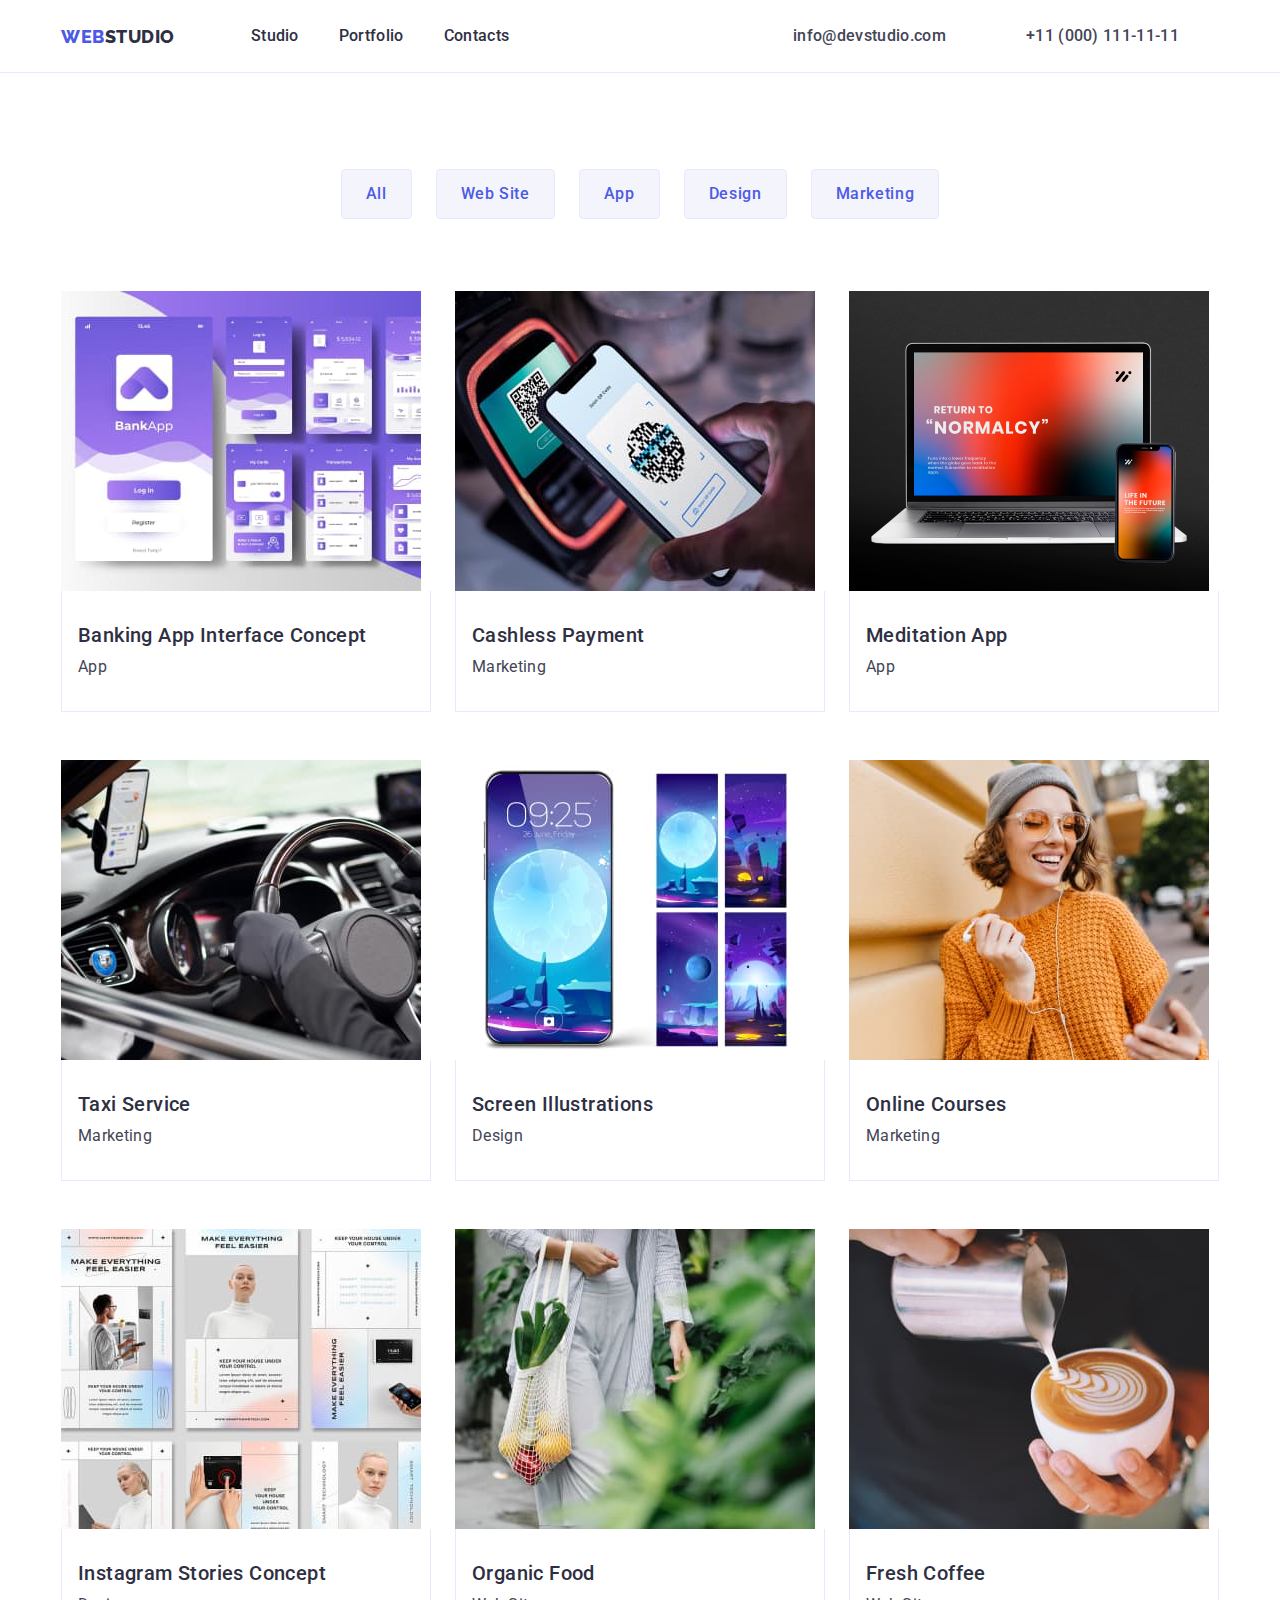
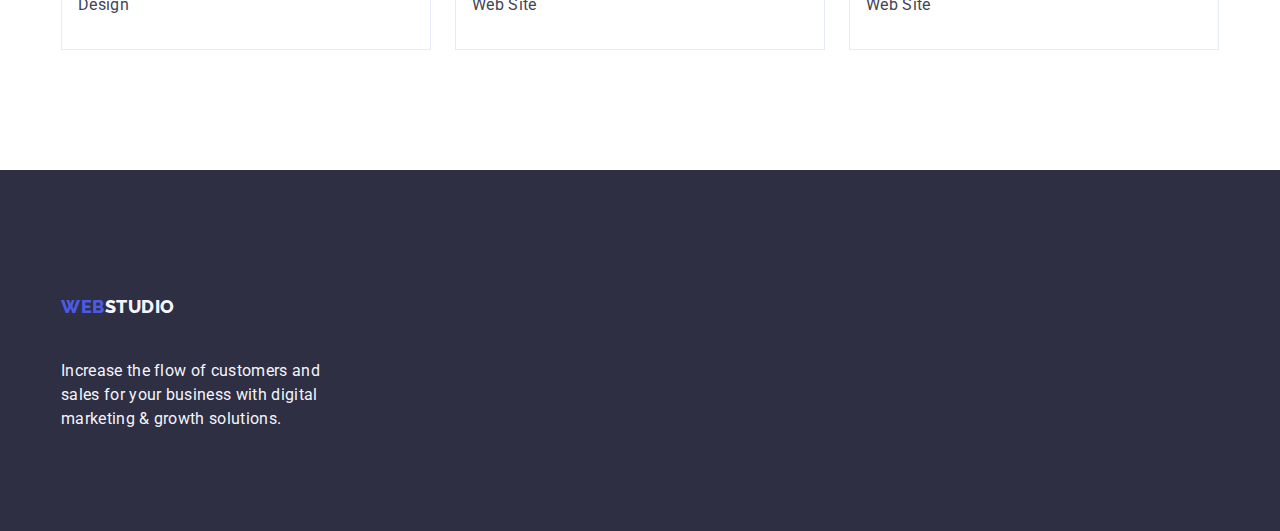
==== portfolio.html @ 45a3668b "feat: init" ====
<!DOCTYPE html>
<html lang="en">
  <head>
    <meta charset="UTF-8" />
    <meta name="viewport" content="width=device-width, initial-scale=1.0" />
    <title>hw2-portfolio</title>
    <link
      rel="stylesheet"
      href="https://cdnjs.cloudflare.com/ajax/libs/modern-normalize/2.0.0/modern-normalize.min.css"
      integrity="sha512-4xo8blKMVCiXpTaLzQSLSw3KFOVPWhm/TRtuPVc4WG6kUgjH6J03IBuG7JZPkcWMxJ5huwaBpOpnwYElP/m6wg=="
      crossorigin="anonymous"
      referrerpolicy="no-referrer"
    />
    <link rel="stylesheet" href="./css/styles.css" />
    <link rel="preconnect" href="https://fonts.googleapis.com" />
    <link rel="preconnect" href="https://fonts.gstatic.com" crossorigin />
    <link
      href="https://fonts.googleapis.com/css2?family=Raleway:wght@700&family=Roboto:wght@400;500;700;900&display=swap"
      rel="stylesheet"
    />
  </head>
  <body>
    <header class="header-border">
      <div class="container header-wrap">
        <nav class="navigation">
          <a class="link logo" href="./index.html"
            >Web<span class="logo-studio">Studio</span></a
          >
          <ul class="list">
            <li class="header-list">
              <a class="menu link" href="./index.html">Studio</a>
            </li>
            <li class="header-list">
              <a class="menu link" href="./portfolio.html">Portfolio</a>
            </li>
            <li class="header-list">
              <a class="menu link" href="">Contacts</a>
            </li>
          </ul>
        </nav>
        <address class="address-item">
          <ul class="list">
            <li class="header-list">
              <a class="link-address link" href="mailto:info@devstudio.com"
                >info@devstudio.com</a
              >
            </li>
            <li class="header-list">
              <a class="link-address link" href="tel:+110001111111"
                >+11 (000) 111-11-11</a
              >
            </li>
          </ul>
        </address>
      </div>
    </header>
    <main>
      <section class="section-portfolio">
        <div class="container">
          <h1 class="title-empty visually-hidden">Empty header</h1>
          <ul class="filters-list list">
            <li class="button-list">
              <button type="button" class="filter-button">All</button>
            </li>
            <li class="button-list">
              <button type="button" class="filter-button">Web Site</button>
            </li>
            <li class="button-list">
              <button type="button" class="filter-button">App</button>
            </li>
            <li class="button-list">
              <button type="button" class="filter-button">Design</button>
            </li>
            <li class="button-list">
              <button type="button" class="filter-button">Marketing</button>
            </li>
          </ul>
          <ul class="list list-net">
            <li class="item">
              <a class="link" href="/">
                <img
                  src="./images/img8.jpg"
                  alt="screenshots of banking application"
                  width="360"
                  height="300"
                />
                <div class="portfolio-example">
                  <h2 class="header-secondary-portfolio">
                    Banking App Interface Concept
                  </h2>
                  <p class="header-tertiary-item">App</p>
                </div>
              </a>
            </li>
            <li class="item">
              <a class="link" href="/">
                <img
                  src="./images/img9.jpg"
                  alt="smartphone over terminal"
                  width="360"
                  height="300"
                />
                <div class="portfolio-example">
                  <h2 class="header-secondary-portfolio">Cashless Payment</h2>
                  <p class="header-tertiary-item">Marketing</p>
                </div></a
              >
            </li>
            <li class="item">
              <a class="link" href="/">
                <img
                  src="./images/img10.jpg"
                  alt="laptop and phone"
                  width="360"
                  height="300"
                />
                <div class="portfolio-example">
                  <h2 class="header-secondary-portfolio">Meditation App</h2>
                  <p class="header-tertiary-item">App</p>
                </div></a
              >
            </li>
            <li class="item">
              <a class="link" href="/">
                <img
                  src="./images/img11.jpg"
                  alt="cockpit of a car"
                  width="360"
                  height="300"
                />
                <div class="portfolio-example">
                  <h2 class="header-secondary-portfolio">Taxi Service</h2>
                  <p class="header-tertiary-item">Marketing</p>
                </div></a
              >
            </li>
            <li class="item">
              <a class="link" href="/">
                <img
                  src="./images/img12.jpg"
                  alt="phone next to 4 miniatures of phones"
                  width="360"
                  height="300"
                />
                <div class="portfolio-example">
                  <h2 class="header-secondary-portfolio">
                    Screen Illustrations
                  </h2>
                  <p class="header-tertiary-item">Design</p>
                </div></a
              >
            </li>
            <li class="item">
              <a class="link" href="/">
                <img
                  src="./images/img13.jpg"
                  alt="smiling woman in orange sweter"
                  width="360"
                  height="300"
                />
                <div class="portfolio-example">
                  <h2 class="header-secondary-portfolio">Online Courses</h2>
                  <p class="header-tertiary-item">Marketing</p>
                </div></a
              >
            </li>
            <li class="item">
              <a class="link" href="/">
                <img
                  src="./images/img14.jpg"
                  alt="six cards presenting new instagram concepts"
                  width="360"
                  height="300"
                />
                <div class="portfolio-example">
                  <h2 class="header-secondary-portfolio">
                    Instagram Stories Concept
                  </h2>
                  <p class="header-tertiary-item">Design</p>
                </div></a
              >
            </li>
            <li class="item">
              <a class="link" href="/">
                <img
                  src="./images/img15.jpg"
                  alt="women carring shopping bag"
                  width="360"
                  height="300"
                />
                <div class="portfolio-example">
                  <h2 class="header-secondary-portfolio">Organic Food</h2>
                  <p class="header-tertiary-item">Web Site</p>
                </div></a
              >
            </li>
            <li class="item">
              <a class="link" href="/">
                <img
                  src="./images/img16.jpg"
                  alt="cup of coffee with milk"
                  width="360"
                  height="300"
                />
                <div class="portfolio-example">
                  <h2 class="header-secondary-portfolio">Fresh Coffee</h2>
                  <p class="header-tertiary-item">Web Site</p>
                </div></a
              >
            </li>
          </ul>
        </div>
      </section>
    </main>
    <footer class="footer-section">
      <div class="container">
        <a class="logo link logo-footer" href="./index.html"
          >Web<span class="logo-studio-footer">Studio</span></a
        >
        <p class="footer-text">
          Increase the flow of customers and sales for your business with
          digital marketing & growth solutions.
        </p>
      </div>
    </footer>
  </body>
</html>
---- css/styles.css ----
:root {
  --color-primary-brand: #4d5ae5;
  --color-pressed-state: #404bbf;
  --color-dark: #2e2f42;
  --color-success: #31d0aa;
  --color-text: #434455;
  --color-subtle-text: #8e8f99;
  --color-accent: #e7e9fc;
  --color-light: #f4f4fd;
  --color-modal-overlay: #2e2f42;
  --color-hero-background: #2e2f42;
  --color-white-background: #ffffff;
  --color-modal-background: #fcfcfc;
}

h1,
h2,
h3,
h4,
h5,
h6,
p {
  margin: 0;
}

img {
  display: block;
  max-width: 100%;
  height: auto;
}

button {
  cursor: pointer;
  border: none;
  border-radius: 4px;
}

body {
  font-family: "Roboto", sans-serif;
  color: var(--color-text);
  background-color: var(--color-white-background);
  font-weight: 500;
  max-width: 1440px;
  margin: 0 auto;
}

.container {
  max-width: 1158px;
  padding: 0 15px;
  margin: 0 auto;
}

.section {
  padding-top: 120px;
  padding-bottom: 120px;
}

.section-portfolio {
  padding-top: 96px;
  padding-bottom: 120px;
}

.header-wrap {
  display: flex;
  align-items: center;
}

.header-border {
  border-bottom: 1px solid #e7e9fc;
}

.link {
  text-decoration: none;
  color: var(--color-dark);
  font-weight: 500;
  font-size: 16px;
  line-height: 1.5;
  letter-spacing: 0.02em;
}

.logo {
  font-family: "Raleway", sans-serif;
  font-weight: 800;
  font-size: 18px;
  line-height: 1.17;
  letter-spacing: 0.03em;
  text-transform: uppercase;
  color: var(--color-primary-brand);
  text-decoration: none;
  margin-right: 76px;
  padding-top: 25.5px;
  padding-bottom: 25.5px;
}

.menu {
  color: var(--color-dark);
  font-weight: 500;
  font-size: 16px;
  line-height: 1.5;
  letter-spacing: 0.02em;
  padding-right: 40px;
  padding: 24px 0;
}

.header-list {
  margin-right: 40px;
}

.header-list:last-child {
  margin-right: 0;
}
.link:hover,
.link:focus {
  color: var(--color-pressed-state);
}

.logo-studio {
  color: var(--color-dark);
}
.list {
  display: flex;
  list-style: none;
  margin: 0;
  padding-left: 0;
  justify-content: center;
}
.menu .link {
  display: block;
  text-decoration: none;
  padding: 24px 0;
}

.navigation {
  align-items: center;
  display: flex;
}
.address-item {
  font-style: normal;
  align-items: center;
  display: flex;
  gap: 40px;
  margin-left: auto;
}
.link-address {
  color: var(--color-text);
  line-height: 1.5;
  letter-spacing: 0.02em;
  text-decoration: none;
  padding-right: 40px;
  gap: 40px;
}

.filters-list {
  color: var(--color-primary-brand);
  margin-bottom: 72px;
}

.link-address:hover,
.link-address:focus {
  color: var(--color-pressed-state);
}

.filter-button {
  color: var(--color-primary-brand);
  background-color: var(--color-light);
  font-family: "Roboto", sans-serif;
  cursor: pointer;
  font-weight: 500;
  font-size: 16px;
  line-height: 1.5;
  letter-spacing: 0.04em;
  display: flex;
  padding: 12px 24px;
  align-items: flex-start;
  border-radius: 4px;
  border: 1px solid #e7e9fc;
}

.filter-button:hover,
.filter-button:focus {
  color: var(--color-white-background);
  background-color: var(--color-pressed-state);
  box-shadow: 0px 2px 2px 0px rgba(0, 0, 0, 0.12),
    0px 2px 1px 0px rgba(0, 0, 0, 0.08), 0px 3px 1px 0px rgba(0, 0, 0, 0.1);
  border: 1px solid transparent;
}

.button-list {
  margin-right: 24px;
}

.button-list:last-child {
  margin-right: 0;
}

.footer-section {
  background-color: var(--color-dark);
  padding: 100px 0;
}

.logo-studio-footer {
  text-decoration: none;
  color: var(--color-light);
  font-family: Raleway;
  font-size: 18px;
  font-style: normal;
  font-weight: 800;
  line-height: 1.2;
  letter-spacing: 0.54px;
  text-transform: uppercase;
}

.footer-text {
  color: var(--color-light);
  font-family: Roboto;
  font-size: 16px;
  font-style: normal;
  font-weight: 400;
  line-height: 1.5;
  letter-spacing: 0.32px;
  width: 264px;
}

.title {
  color: var(--color-white-background);
  text-align: center;
  font-family: Roboto;
  font-size: 56px;
  font-style: normal;
  font-weight: 700;
  line-height: 1.07;
  letter-spacing: 1.12px;
  max-width: 496px;
  text-align: center;
  margin: 0 auto;
  margin-bottom: 48px;
}
.title-section {
  background-color: var(--color-dark);
  display: flex;
  align-items: center;
  padding-top: 188px;
  padding-bottom: 188px;
}

.title-button {
  color: var(--color-white-background);
  background-color: var(--color-primary-brand);
  cursor: pointer;
  font-family: "Roboto", sans-serif;
  font-size: 16px;
  font-style: normal;
  font-weight: 500;
  line-height: 1.5;
  letter-spacing: 0.64px;
  border: none;
  border-radius: 4px;
  display: block;
  box-shadow: 0px 4px 4px 0px rgba(0, 0, 0, 0.15);
  min-width: 169px;
  padding: 16px 32px;
  margin: 0 auto;
}

.title-button:hover,
.title-button:focus {
  background-color: var(--color-pressed-state);
}

.header-tertiary {
  color: var(--color-dark);
  font-family: Roboto;
  font-size: 20px;
  font-style: normal;
  font-weight: 500;
  line-height: 1.2;
  letter-spacing: 0.4px;
  margin-bottom: 8px;
  min-width: 264px;
}

.header-tertiary-item {
  color: var(--color-text);
  font-family: Roboto;
  font-size: 16px;
  font-style: normal;
  font-weight: 400;
  line-height: 1.5;
  letter-spacing: 0.02em;
  min-width: 264px;
}

.header-secondary {
  color: var(--color-dark);
  text-align: center;
  font-family: Roboto;
  font-size: 36px;
  font-style: normal;
  font-weight: 700;
  line-height: 1.11;
  letter-spacing: 0.72px;
  text-transform: capitalize;
  margin-bottom: 72px;
}

.header-secondary-empty {
  color: var(--color-white-background);
}

.what-section {
  padding-top: 0;
}

.visually-hidden {
  position: absolute;
  width: 1px;
  height: 1px;
  margin: -1px;
  border: 0;
  padding: 0;
  white-space: nowrap;
  clip-path: inset(100%);
  clip: rect(0 0 0 0);
  overflow: hidden;
}

.section-tertiary {
  background-color: var(--color-light);
}

.team-list {
  background-color: var(--color-white-background);
  border-radius: 0px 0px 4px 4px;
  box-shadow: 0px 2px 1px 0px rgba(46, 47, 66, 0.08),
    0px 1px 1px 0px rgba(46, 47, 66, 0.16),
    0px 1px 6px 0px rgba(46, 47, 66, 0.08);
  width: 264px;
  margin-right: 24px;
}

.team-list:last-child {
  margin-right: 0;
}

.name-list {
  text-align: center;
  margin-top: 32px;
  margin-bottom: 8px;
}

.employee {
  padding: 32px 0px;
}

.position-list {
  text-align: center;
  margin-bottom: 32px;
}

.title-empty {
  color: var(--color-white-background);
}

.header-secondary-portfolio {
  font-weight: 500;
  font-size: 20px;
  line-height: 1.2;
  letter-spacing: 0.02em;
  color: var(--color-dark);
  margin-bottom: 8px;
}

.portfolio-example {
  padding: 32px 16px;
  border: 1px solid #e7e9fc;
  border-top: none;
}

.logo-footer {
  font-family: "Raleway", sans-serif;
  font-weight: 800;
  font-size: 18px;
  line-height: 1.17;
  letter-spacing: 0.03em;
  text-transform: uppercase;
  color: var(--color-primary-brand);
  text-decoration: none;
  display: inline-block;
  margin-bottom: 16px;
}

.list-net {
  justify-content: space-between;
  display: flex;
  flex-wrap: wrap;
  padding: 0;
  row-gap: 48px;
  column-gap: 24px;
}

.item {
  flex-basis: calc((100% - 48px) / 3);
}
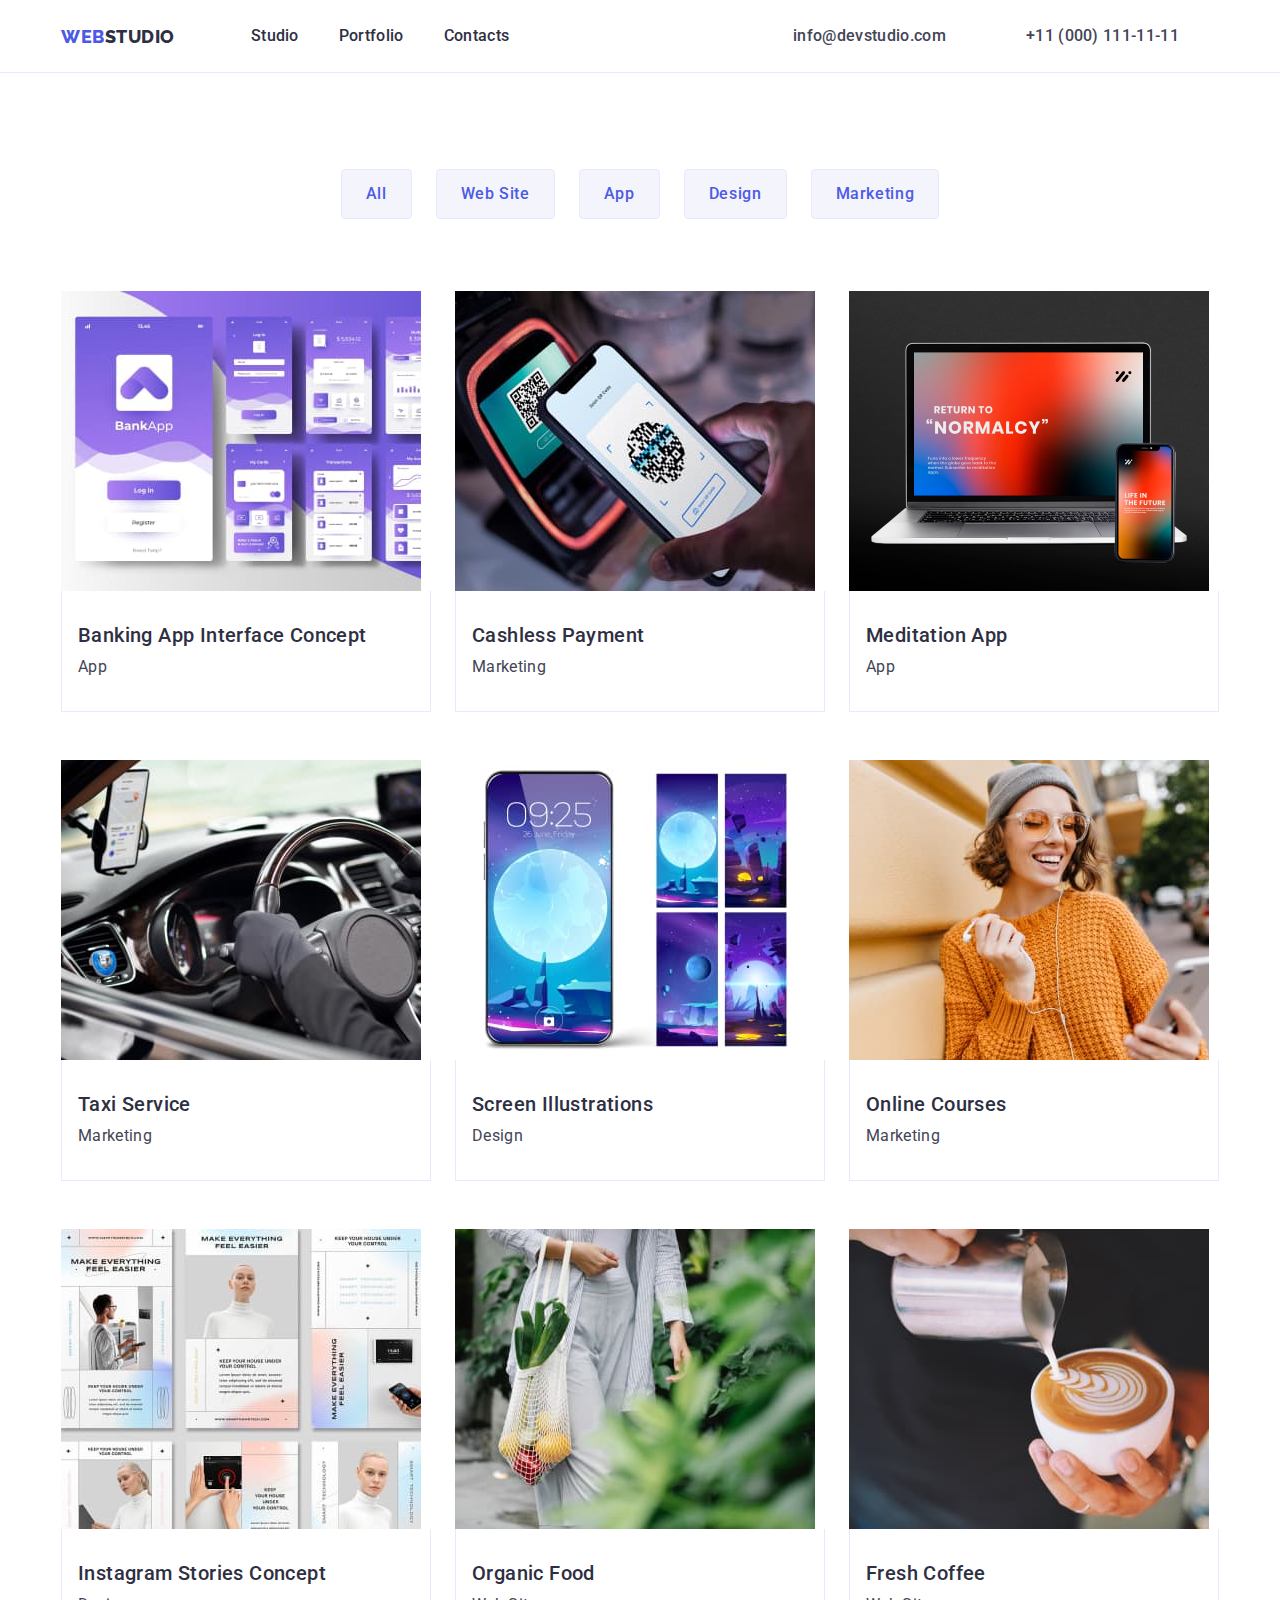
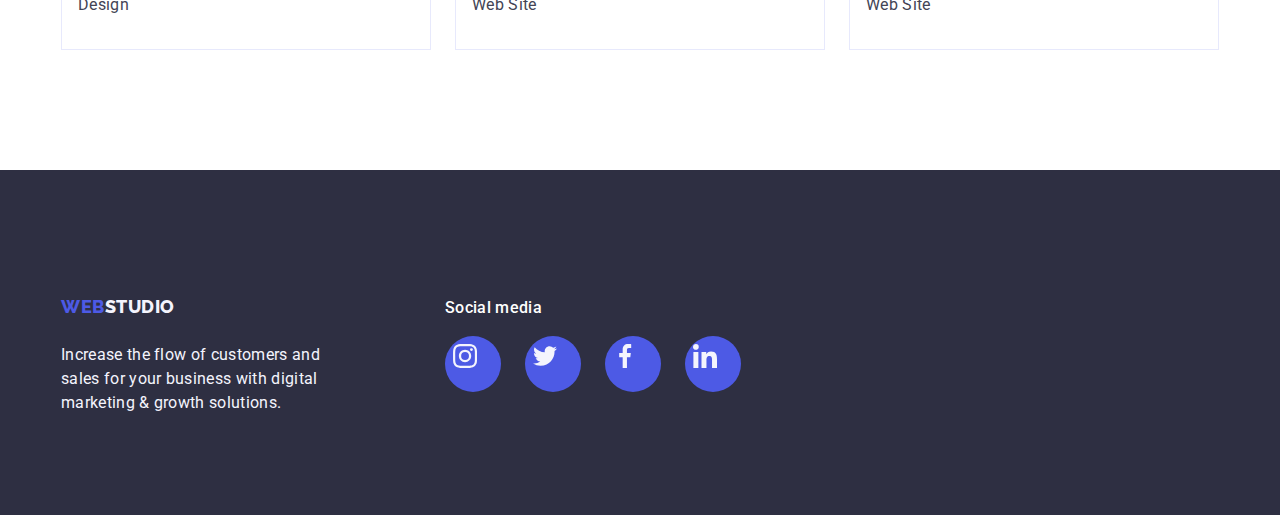
==== commit f7878ecb: "Homework4" ====
--- a/portfolio.html
+++ b/portfolio.html
@@ -213,14 +213,41 @@
       </section>
     </main>
     <footer class="footer-section">
-      <div class="container">
-        <a class="logo link logo-footer" href="./index.html"
-          >Web<span class="logo-studio-footer">Studio</span></a
-        >
-        <p class="footer-text">
-          Increase the flow of customers and sales for your business with
-          digital marketing & growth solutions.
-        </p>
+      <div class="container div-footer-main">
+        <div class="div-footer-one">
+          <a class="logo link logo-footer" href="./index.html"
+            >Web<span class="logo-studio-footer">Studio</span></a
+          >
+          <p class="footer-text">
+            Increase the flow of customers and sales for your business with
+            digital marketing & growth solutions.
+          </p>
+        </div>
+        <div>
+          <p class="footer-paragraph">Social media</p>
+          <ul class="social-links-list list">
+            <li class="elipse-footer">
+              <svg width="24" height="24">
+                <use href="./images/icons.svg#icon-instagram-2"></use>
+              </svg>
+            </li>
+            <li class="elipse-footer">
+              <svg width="24" height="24">
+                <use href="./images/icons.svg#icon-twitter-1"></use>
+              </svg>
+            </li>
+            <li class="elipse-footer">
+              <svg width="24" height="24">
+                <use href="./images/icons.svg#icon-facebook-1"></use>
+              </svg>
+            </li>
+            <li class="elipse-footer">
+              <svg width="24" height="24">
+                <use href="./images/icons.svg#icon-linkedin-1"></use>
+              </svg>
+            </li>
+          </ul>
+        </div>
       </div>
     </footer>
   </body>
--- a/css/styles.css
+++ b/css/styles.css
@@ -40,7 +40,7 @@
   color: var(--color-text);
   background-color: var(--color-white-background);
   font-weight: 500;
-  max-width: 1440px;
+
   margin: 0 auto;
 }
 
@@ -193,6 +193,38 @@
   margin-right: 0;
 }
 
+.container-icons {
+  display: flex;
+  border: none;
+  justify-content: center;
+  align-items: center;
+  border-radius: 4px;
+  background: var(--color-light);
+  width: 264px;
+  height: 112px;
+  flex-shrink: 0;
+  margin-bottom: 8px;
+}
+
+.customers-icons {
+  display: flex;
+  border: 1px solid var(--color-subtle-text);
+  justify-content: center;
+  align-items: center;
+  border-radius: 4px;
+  width: 168px;
+  height: 88px;
+  flex-shrink: 0;
+  margin-bottom: 8px;
+  fill: var(--color-subtle-text);
+}
+
+.customers-icons:hover,
+.customers-icons:focus {
+  border: 1px solid var(--color-pressed-state);
+  fill: var(--color-pressed-state);
+}
+
 .footer-section {
   background-color: var(--color-dark);
   padding: 100px 0;
@@ -239,8 +271,17 @@
   background-color: var(--color-dark);
   display: flex;
   align-items: center;
+  margin: 0 auto;
+  max-width: 1440px;
   padding-top: 188px;
   padding-bottom: 188px;
+  background-image: linear-gradient(
+      rgba(46, 47, 66, 0.7),
+      rgba(46, 47, 66, 0.7)
+    ),
+    url("../images/people.jpg");
+
+  background-size: auto auto;
 }
 
 .title-button {
@@ -288,6 +329,37 @@
   line-height: 1.5;
   letter-spacing: 0.02em;
   min-width: 264px;
+}
+
+.social-links-list {
+  display: flex;
+  gap: 24px;
+  justify-content: center;
+}
+
+.elipse {
+  background-color: var(--color-primary-brand);
+  width: 40px;
+  height: 40px;
+  border-radius: 50%;
+  display: flex;
+  padding: 12px 12px 12px 12px;
+  fill: var(--color-white-background);
+}
+
+.elipse-footer {
+  background-color: var(--color-primary-brand);
+  width: 40px;
+  height: 40px;
+  border-radius: 50%;
+  display: flex;
+  padding: 8px 8px 8px 8px;
+  fill: var(--color-white-background);
+}
+
+.elipse-footer:hover,
+.elipse-footer:focus {
+  background-color: var(--color-success);
 }
 
 .header-secondary {
@@ -326,6 +398,7 @@
 
 .section-tertiary {
   background-color: var(--color-light);
+  margin-bottom: 120px;
 }
 
 .team-list {
@@ -344,7 +417,7 @@
 
 .name-list {
   text-align: center;
-  margin-top: 32px;
+
   margin-bottom: 8px;
 }
 
@@ -354,7 +427,7 @@
 
 .position-list {
   text-align: center;
-  margin-bottom: 32px;
+  margin-bottom: 8px;
 }
 
 .title-empty {
@@ -386,7 +459,6 @@
   color: var(--color-primary-brand);
   text-decoration: none;
   display: inline-block;
-  margin-bottom: 16px;
 }
 
 .list-net {
@@ -401,3 +473,28 @@
 .item {
   flex-basis: calc((100% - 48px) / 3);
 }
+
+.item:hover,
+.item:focus {
+  box-shadow: 0px 2px 1px 0px rgba(46, 47, 66, 0.08),
+    0px 1px 1px 0px rgba(46, 47, 66, 0.16),
+    0px 1px 6px 0px rgba(46, 47, 66, 0.08);
+}
+
+.div-footer-main {
+  display: flex;
+  align-items: baseline;
+}
+
+.div-footer-one {
+  margin-right: 120px;
+}
+
+.footer-paragraph {
+  font-weight: 500;
+  font-size: 16px;
+  line-height: 1.5;
+  letter-spacing: 0.02em;
+  color: var(--color-white-background);
+  margin-bottom: 16px;
+}
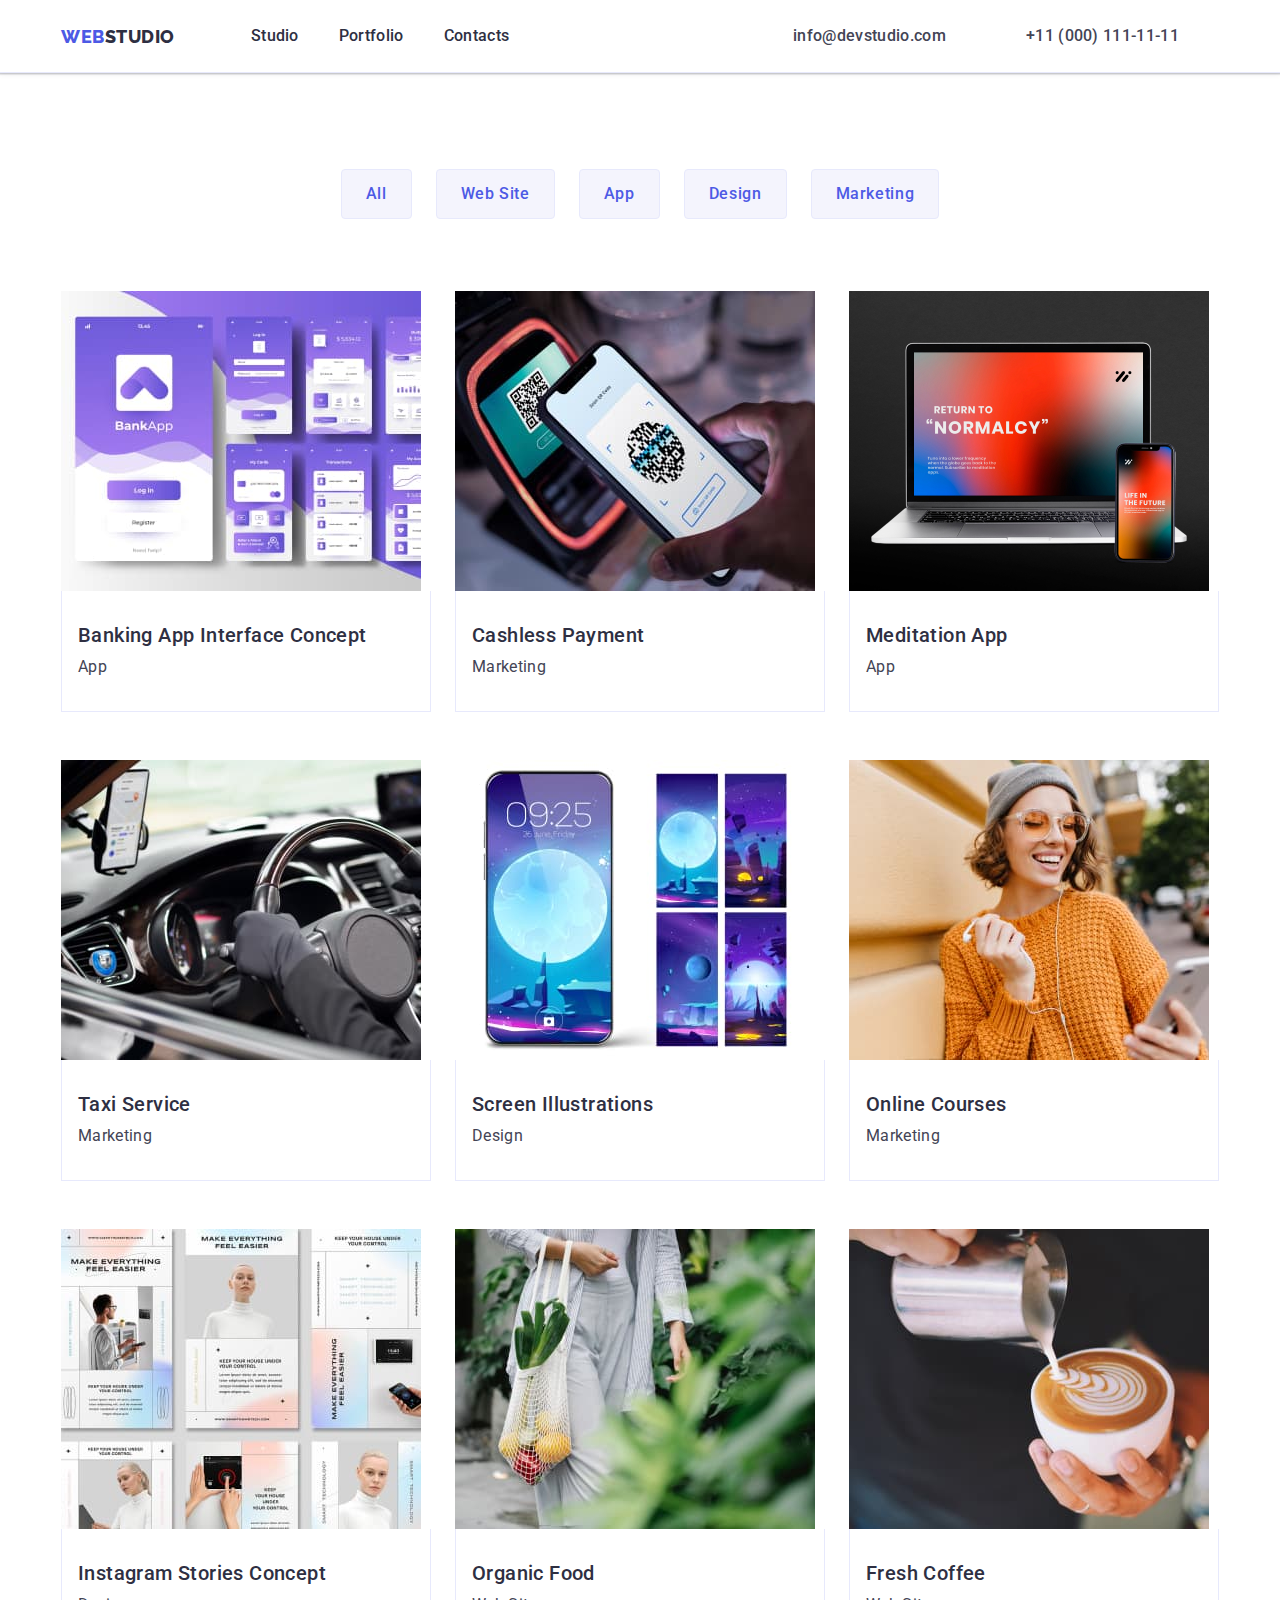
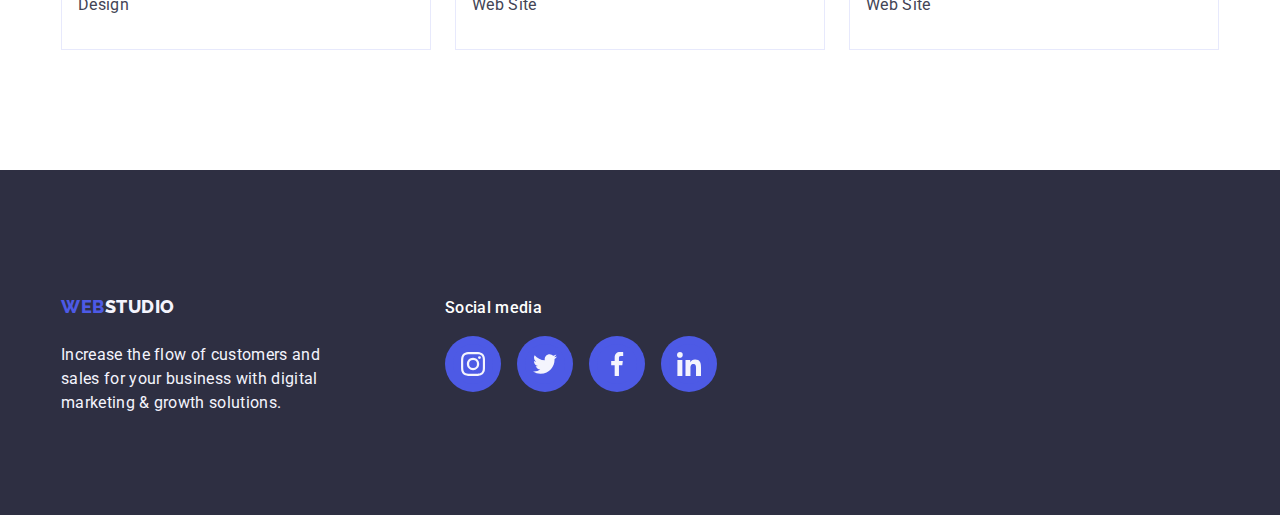
==== commit adc2bed5: "Homework4-Poprawki2" ====
--- a/portfolio.html
+++ b/portfolio.html
@@ -77,7 +77,7 @@
           </ul>
           <ul class="list list-net">
             <li class="item">
-              <a class="link" href="/">
+              <a class="link item-box" href="/">
                 <img
                   src="./images/img8.jpg"
                   alt="screenshots of banking application"
@@ -93,7 +93,7 @@
               </a>
             </li>
             <li class="item">
-              <a class="link" href="/">
+              <a class="link item-box" href="/">
                 <img
                   src="./images/img9.jpg"
                   alt="smartphone over terminal"
@@ -107,7 +107,7 @@
               >
             </li>
             <li class="item">
-              <a class="link" href="/">
+              <a class="link item-box" href="/">
                 <img
                   src="./images/img10.jpg"
                   alt="laptop and phone"
@@ -121,7 +121,7 @@
               >
             </li>
             <li class="item">
-              <a class="link" href="/">
+              <a class="link item-box" href="/">
                 <img
                   src="./images/img11.jpg"
                   alt="cockpit of a car"
@@ -135,7 +135,7 @@
               >
             </li>
             <li class="item">
-              <a class="link" href="/">
+              <a class="link item-box" href="/">
                 <img
                   src="./images/img12.jpg"
                   alt="phone next to 4 miniatures of phones"
@@ -151,7 +151,7 @@
               >
             </li>
             <li class="item">
-              <a class="link" href="/">
+              <a class="link item-box" href="/">
                 <img
                   src="./images/img13.jpg"
                   alt="smiling woman in orange sweter"
@@ -165,7 +165,7 @@
               >
             </li>
             <li class="item">
-              <a class="link" href="/">
+              <a class="link item-box" href="/">
                 <img
                   src="./images/img14.jpg"
                   alt="six cards presenting new instagram concepts"
@@ -181,7 +181,7 @@
               >
             </li>
             <li class="item">
-              <a class="link" href="/">
+              <a class="link item-box" href="/">
                 <img
                   src="./images/img15.jpg"
                   alt="women carring shopping bag"
@@ -195,7 +195,7 @@
               >
             </li>
             <li class="item">
-              <a class="link" href="/">
+              <a class="link item-box" href="/">
                 <img
                   src="./images/img16.jpg"
                   alt="cup of coffee with milk"
@@ -225,26 +225,34 @@
         </div>
         <div>
           <p class="footer-paragraph">Social media</p>
-          <ul class="social-links-list list">
-            <li class="elipse-footer">
-              <svg width="24" height="24">
-                <use href="./images/icons.svg#icon-instagram-2"></use>
-              </svg>
-            </li>
-            <li class="elipse-footer">
-              <svg width="24" height="24">
-                <use href="./images/icons.svg#icon-twitter-1"></use>
-              </svg>
-            </li>
-            <li class="elipse-footer">
-              <svg width="24" height="24">
-                <use href="./images/icons.svg#icon-facebook-1"></use>
-              </svg>
-            </li>
-            <li class="elipse-footer">
-              <svg width="24" height="24">
-                <use href="./images/icons.svg#icon-linkedin-1"></use>
-              </svg>
+          <ul class="social-links-list-footer list">
+            <li class="elipse-footer">
+              <a class="social-link-footer" href="">
+                <svg width="24" height="24" class="elipse-icon">
+                  <use href="./images/icons.svg#icon-instagram-2"></use>
+                </svg>
+              </a>
+            </li>
+            <li class="elipse-footer">
+              <a class="social-link-footer" href="">
+                <svg width="24" height="24" class="elipse-icon">
+                  <use href="./images/icons.svg#icon-twitter-1"></use>
+                </svg>
+              </a>
+            </li>
+            <li class="elipse-footer">
+              <a class="social-link-footer" href="">
+                <svg width="24" height="24" class="elipse-icon">
+                  <use href="./images/icons.svg#icon-facebook-1"></use>
+                </svg>
+              </a>
+            </li>
+            <li class="elipse-footer">
+              <a class="social-link-footer" href="">
+                <svg width="24" height="24" class="elipse-icon">
+                  <use href="./images/icons.svg#icon-linkedin-1"></use>
+                </svg>
+              </a>
             </li>
           </ul>
         </div>
--- a/css/styles.css
+++ b/css/styles.css
@@ -67,6 +67,9 @@
 
 .header-border {
   border-bottom: 1px solid #e7e9fc;
+  box-shadow: 0px 1px 6px 0px rgba(46, 47, 66, 0.08),
+    0px 1px 1px 0px rgba(46, 47, 66, 0.16),
+    0px 2px 1px 0px rgba(46, 47, 66, 0.08);
 }
 
 .link {
@@ -193,6 +196,15 @@
   margin-right: 0;
 }
 
+.customers-list {
+  gap: 24px;
+}
+
+.button-customers {
+  width: calc((100% - 120px) / 6);
+  height: 88px;
+}
+
 .container-icons {
   display: flex;
   border: none;
@@ -206,23 +218,25 @@
   margin-bottom: 8px;
 }
 
+.customers-link {
+  width: 100%;
+  height: 100%;
+  border: 1px solid var(--color-subtle-text);
+  border-radius: 4px;
+  display: flex;
+  align-items: center;
+  justify-content: center;
+  color: var(--color-subtle-text);
+}
+
+.customers-link:hover,
+.customers-link:focus {
+  border-color: var(--color-pressed-state);
+  color: var(--color-pressed-state);
+}
+
 .customers-icons {
-  display: flex;
-  border: 1px solid var(--color-subtle-text);
-  justify-content: center;
-  align-items: center;
-  border-radius: 4px;
-  width: 168px;
-  height: 88px;
-  flex-shrink: 0;
-  margin-bottom: 8px;
-  fill: var(--color-subtle-text);
-}
-
-.customers-icons:hover,
-.customers-icons:focus {
-  border: 1px solid var(--color-pressed-state);
-  fill: var(--color-pressed-state);
+  fill: currentColor;
 }
 
 .footer-section {
@@ -273,6 +287,8 @@
   align-items: center;
   margin: 0 auto;
   max-width: 1440px;
+  background-repeat: no-repeat;
+  background-position: center;
   padding-top: 188px;
   padding-bottom: 188px;
   background-image: linear-gradient(
@@ -281,7 +297,7 @@
     ),
     url("../images/people.jpg");
 
-  background-size: auto auto;
+  background-size: cover;
 }
 
 .title-button {
@@ -337,6 +353,12 @@
   justify-content: center;
 }
 
+.social-links-list-footer {
+  display: flex;
+  gap: 16px;
+  justify-content: center;
+}
+
 .elipse {
   background-color: var(--color-primary-brand);
   width: 40px;
@@ -347,6 +369,40 @@
   fill: var(--color-white-background);
 }
 
+.social-link {
+  width: 100%;
+  height: 100%;
+  background-color: var(--color-primary-brand);
+  border-radius: 50%;
+  display: flex;
+  align-items: center;
+  justify-content: center;
+}
+
+.social-link:hover,
+.social-link:focus {
+  background-color: var(--color-pressed-state);
+}
+
+.social-link-footer {
+  width: 100%;
+  height: 100%;
+  background-color: var(--color-primary-brand);
+  border-radius: 50%;
+  display: flex;
+  align-items: center;
+  justify-content: center;
+}
+
+.social-link-footer:hover,
+.social-link-footer:focus {
+  background-color: var(--color-success);
+}
+
+.elipse-icon {
+  fill: var(--color-light);
+}
+
 .elipse-footer {
   background-color: var(--color-primary-brand);
   width: 40px;
@@ -381,6 +437,11 @@
 
 .what-section {
   padding-top: 0;
+}
+
+.what-section-five {
+  padding-top: 120px;
+  padding-bottom: 120px;
 }
 
 .visually-hidden {
@@ -398,7 +459,6 @@
 
 .section-tertiary {
   background-color: var(--color-light);
-  margin-bottom: 120px;
 }
 
 .team-list {
@@ -474,11 +534,14 @@
   flex-basis: calc((100% - 48px) / 3);
 }
 
-.item:hover,
-.item:focus {
-  box-shadow: 0px 2px 1px 0px rgba(46, 47, 66, 0.08),
-    0px 1px 1px 0px rgba(46, 47, 66, 0.16),
-    0px 1px 6px 0px rgba(46, 47, 66, 0.08);
+.item-box {
+  display: block;
+}
+
+.item-box:hover,
+.item-box:focus {
+  box-shadow: 0px 1px 6px rgba(46, 47, 66, 0.08),
+    0px 1px 1px rgba(46, 47, 66, 0.16), 0px 2px 1px rgba(46, 47, 66, 0.08);
 }
 
 .div-footer-main {
